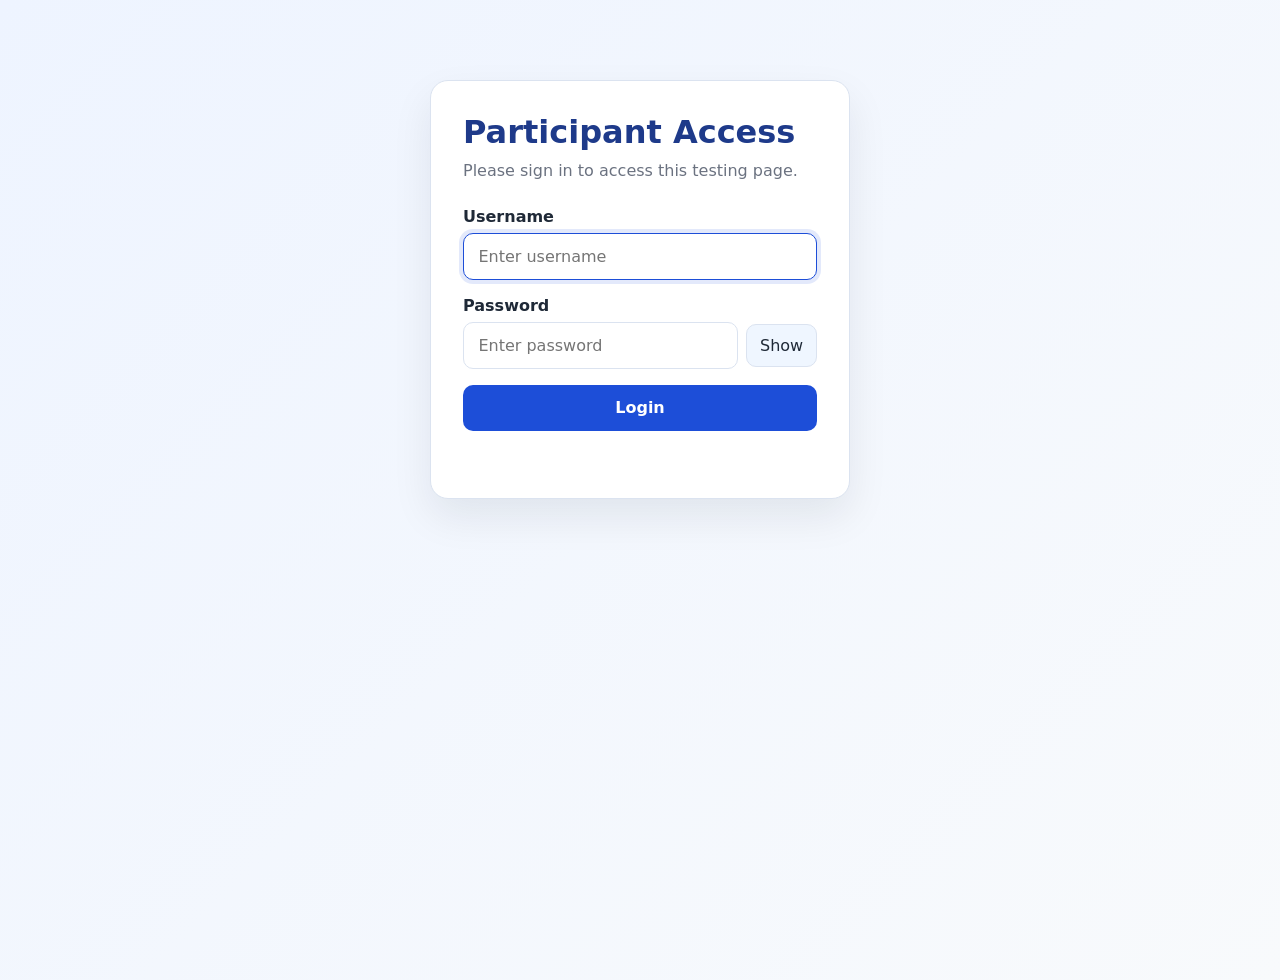
==== index.html @ 2fc824be "Implement login-first messaging app with VCF import, contact picker fallback, and SMS/WhatsApp sendi" ====
<!DOCTYPE html>
<html lang="en">
<head>
  <meta charset="UTF-8" />
  <meta name="viewport" content="width=device-width, initial-scale=1.0" />
  <title>Participant Access</title>
  <link rel="stylesheet" href="style.css" />
</head>
<body data-theme="light">
  <section id="loginScreen" class="auth-shell" aria-live="polite">
    <h1 class="brand">Participant Access</h1>
    <p class="subtitle">Please sign in to access this testing page.</p>

    <form id="loginForm">
      <div class="form-group">
        <label for="username">Username</label>
        <input id="username" name="username" type="text" autocomplete="username" placeholder="Enter username" required />
      </div>

      <div class="form-group">
        <label for="password">Password</label>
        <div class="password-wrap">
          <input
            id="password"
            name="password"
            type="password"
            autocomplete="current-password"
            placeholder="Enter password"
            required
          />
          <button id="togglePassword" type="button" class="toggle-password" aria-label="Show password">
            Show
          </button>
        </div>
      </div>

      <button type="submit" class="primary-btn">Login</button>
      <div id="loginMessage" class="message" aria-live="assertive"></div>
    </form>
  </section>

  <main id="contentPage" class="page hidden" aria-live="polite">
    <header class="app-header">
      <div class="header-title-wrap">
        <h1>Credflex Messaging Panel</h1>
        <div class="welcome-text">Welcome, <span id="userNameLabel">Participant</span></div>
      </div>

      <div class="header-actions">
        <button id="themeToggle" class="theme-toggle" type="button" aria-label="Toggle light and dark theme">
          🌙 Dark
        </button>
        <button id="logoutBtn" class="logout-btn" type="button">Logout</button>
      </div>
    </header>

    <div class="dashboard">
      <section class="panel">
        <h2>Add Contact</h2>

        <form id="contactForm">
          <div class="form-group">
            <label for="contactName">Name</label>
            <input id="contactName" type="text" placeholder="Enter contact name" required />
          </div>

          <div class="form-group">
            <label for="contactMobile">Mobile Number</label>
            <input id="contactMobile" type="tel" placeholder="Enter mobile number" required />
          </div>

          <button type="submit" class="primary-btn">Add User</button>
          <button type="button" id="pickContactBtn" class="secondary-btn pick-contact-btn">Select from contacts</button>
        </form>

        <div class="import-box">
          <label for="contactFile">Import contacts from .vcf file</label>
          <input id="contactFile" type="file" accept=".vcf,.csv" />
          <button type="button" id="importContactsBtn" class="secondary-btn import-btn">Import Contacts</button>
        </div>

        <div class="contacts-box">
          <div class="contacts-header">
            <h3>Saved Contacts</h3>
          </div>
          <ul id="contactList" class="contact-list"></ul>
        </div>
      </section>

      <section class="panel composer-panel">
        <h2>Send Message</h2>

        <div class="form-group">
          <label for="contactSelect">Select Recipient</label>
          <select id="contactSelect">
            <option value="">Choose a contact</option>
          </select>
        </div>

        <div class="form-group">
          <label for="messageText">Message</label>
          <textarea id="messageText" rows="6" placeholder="Type your message here..."></textarea>
        </div>

        <div class="composer-actions">
          <button type="button" id="saveDraftBtn" class="secondary-btn small">Save Draft</button>
          <button type="button" id="copyMessageBtn" class="secondary-btn small">Copy</button>
          <button type="button" id="sendSmsBtn" class="primary-btn small send-btn">Send SMS</button>
          <button type="button" id="sendWhatsAppBtn" class="primary-btn small send-btn">Send WhatsApp</button>
        </div>

        <div class="drafts-box">
          <label for="draftSelect">Saved Messages</label>
          <div class="draft-row">
            <select id="draftSelect">
              <option value="">Select a saved message</option>
            </select>
            <button type="button" id="loadDraftBtn" class="ghost-btn">Use</button>
          </div>
        </div>

        <div id="statusMessage" class="status-message" aria-live="polite"></div>
      </section>
    </div>
  </main>

  <script src="script.js"></script>
</body>
</html>
---- style.css ----
:root {
  --bg: #f4f7fb;
  --card: #ffffff;
  --panel: #f9fafb;
  --primary: #1d4ed8;
  --primary-dark: #1e3a8a;
  --text: #1f2937;
  --muted: #6b7280;
  --border: #dbe3f0;
  --success: #166534;
  --error: #b91c1c;
  --shadow: rgba(15, 23, 42, 0.08);
  --input-bg: #ffffff;
  --button-light: #eff6ff;
}

body[data-theme="dark"] {
  --bg: #0f172a;
  --card: #111827;
  --panel: #1f2937;
  --primary: #60a5fa;
  --primary-dark: #bfdbfe;
  --text: #e5e7eb;
  --muted: #cbd5e1;
  --border: #374151;
  --success: #4ade80;
  --error: #f87171;
  --shadow: rgba(0, 0, 0, 0.4);
  --input-bg: #0b1220;
  --button-light: #1e293b;
}

* {
  box-sizing: border-box;
}

body {
  margin: 0;
  min-height: 100vh;
  background: linear-gradient(135deg, #eef4ff 0%, #f8fafc 100%);
  font-family: system-ui, -apple-system, BlinkMacSystemFont, "Segoe UI", sans-serif;
  color: var(--text);
  transition: background 0.25s ease, color 0.25s ease;
}

body[data-theme="dark"] {
  background: linear-gradient(135deg, #020817 0%, #111827 100%);
}

.auth-shell {
  width: min(92vw, 420px);
  margin: 80px auto;
  background: var(--card);
  border: 1px solid var(--border);
  border-radius: 18px;
  box-shadow: 0 18px 40px var(--shadow);
  padding: 2rem;
}

.page {
  max-width: 1200px;
  margin: 2rem auto;
  padding: 0 1rem 2rem;
}

.hidden {
  display: none !important;
}

.brand {
  margin: 0 0 0.5rem;
  font-size: 2rem;
  color: var(--primary-dark);
}

.subtitle {
  color: var(--muted);
  margin: 0 0 1.5rem;
  line-height: 1.5;
}

.form-group {
  margin-bottom: 1rem;
}

label {
  display: block;
  margin-bottom: 0.45rem;
  font-weight: 600;
}

input,
select,
textarea,
button {
  font: inherit;
}

input,
select,
textarea {
  width: 100%;
  padding: 0.8rem 0.9rem;
  border: 1px solid var(--border);
  border-radius: 10px;
  background: var(--input-bg);
  color: var(--text);
}

input:focus,
select:focus,
textarea:focus {
  outline: none;
  border: 1px solid var(--primary);
  box-shadow: 0 0 0 4px rgba(29, 78, 216, 0.12);
}

.password-wrap {
  display: flex;
  gap: 0.5rem;
  align-items: center;
}

.password-wrap input {
  flex: 1;
}

.toggle-password {
  border: 1px solid var(--border);
  background: var(--button-light);
  color: var(--text);
  padding: 0.7rem 0.8rem;
  border-radius: 10px;
  cursor: pointer;
}

.primary-btn,
.secondary-btn,
.logout-btn,
.theme-toggle,
.ghost-btn {
  border: none;
  border-radius: 10px;
  cursor: pointer;
  font-weight: 700;
}

.primary-btn {
  width: 100%;
  background: var(--primary);
  color: white;
  padding: 0.85rem 1rem;
}

.secondary-btn,
.ghost-btn,
.theme-toggle,
.logout-btn {
  background: var(--button-light);
  color: var(--primary-dark);
  border: 1px solid var(--border);
}

.secondary-btn.small,
.ghost-btn {
  padding: 0.65rem 0.9rem;
}

.send-btn {
  background: var(--primary);
}

.message {
  min-height: 1.2rem;
  margin-top: 1rem;
  font-size: 0.95rem;
  font-weight: 600;
}

.message.error { color: var(--error); }
.message.success { color: var(--success); }

.app-header {
  display: flex;
  justify-content: space-between;
  align-items: center;
  gap: 1rem;
  margin-bottom: 1rem;
}

.header-title-wrap {
  display: flex;
  flex-direction: column;
  gap: 0.35rem;
}

.app-header h1 {
  margin: 0;
}

.welcome-text {
  color: var(--muted);
  font-weight: 600;
}

.header-actions {
  display: flex;
  align-items: center;
  gap: 0.75rem;
}

.dashboard {
  display: grid;
  grid-template-columns: 1fr 1.2fr;
  gap: 1.5rem;
}

.panel {
  background: var(--card);
  border: 1px solid var(--border);
  border-radius: 16px;
  padding: 1.25rem;
  box-shadow: 0 10px 30px var(--shadow);
}

.import-box {
  margin-top: 1rem;
}

.import-box input[type="file"] {
  margin-top: 0.45rem;
  margin-bottom: 0.75rem;
  padding: 0.6rem;
  background: var(--panel);
}

.import-btn {
  width: 100%;
}

.contacts-box,
.drafts-box {
  margin-top: 1.25rem;
}

.contacts-header {
  margin-bottom: 0.75rem;
}

.contact-list {
  list-style: none;
  padding: 0;
  margin: 0;
  display: grid;
  gap: 0.6rem;
}

.contact-item {
  display: flex;
  justify-content: space-between;
  align-items: center;
  gap: 0.75rem;
  background: var(--panel);
  border: 1px solid var(--border);
  border-radius: 10px;
  padding: 0.7rem 0.8rem;
}

.contact-name {
  font-weight: 600;
}

.contact-mobile {
  color: var(--muted);
  font-size: 0.9rem;
}

.composer-actions {
  display: flex;
  gap: 0.75rem;
  flex-wrap: wrap;
  margin-top: 0.5rem;
}

.composer-actions .primary-btn,
.composer-actions .secondary-btn {
  flex: 1;
  min-width: 130px;
}

.draft-row {
  display: flex;
  gap: 0.75rem;
  align-items: center;
}

.draft-row select {
  flex: 1;
}

.status-message {
  min-height: 1.2rem;
  margin-top: 1rem;
  font-weight: 600;
}

.status-message.success {
  color: var(--success);
}

.status-message.error {
  color: var(--error);
}

@media (max-width: 760px) {
  .dashboard {
    grid-template-columns: 1fr;
  }

  .app-header {
    flex-direction: column;
    align-items: flex-start;
  }
}
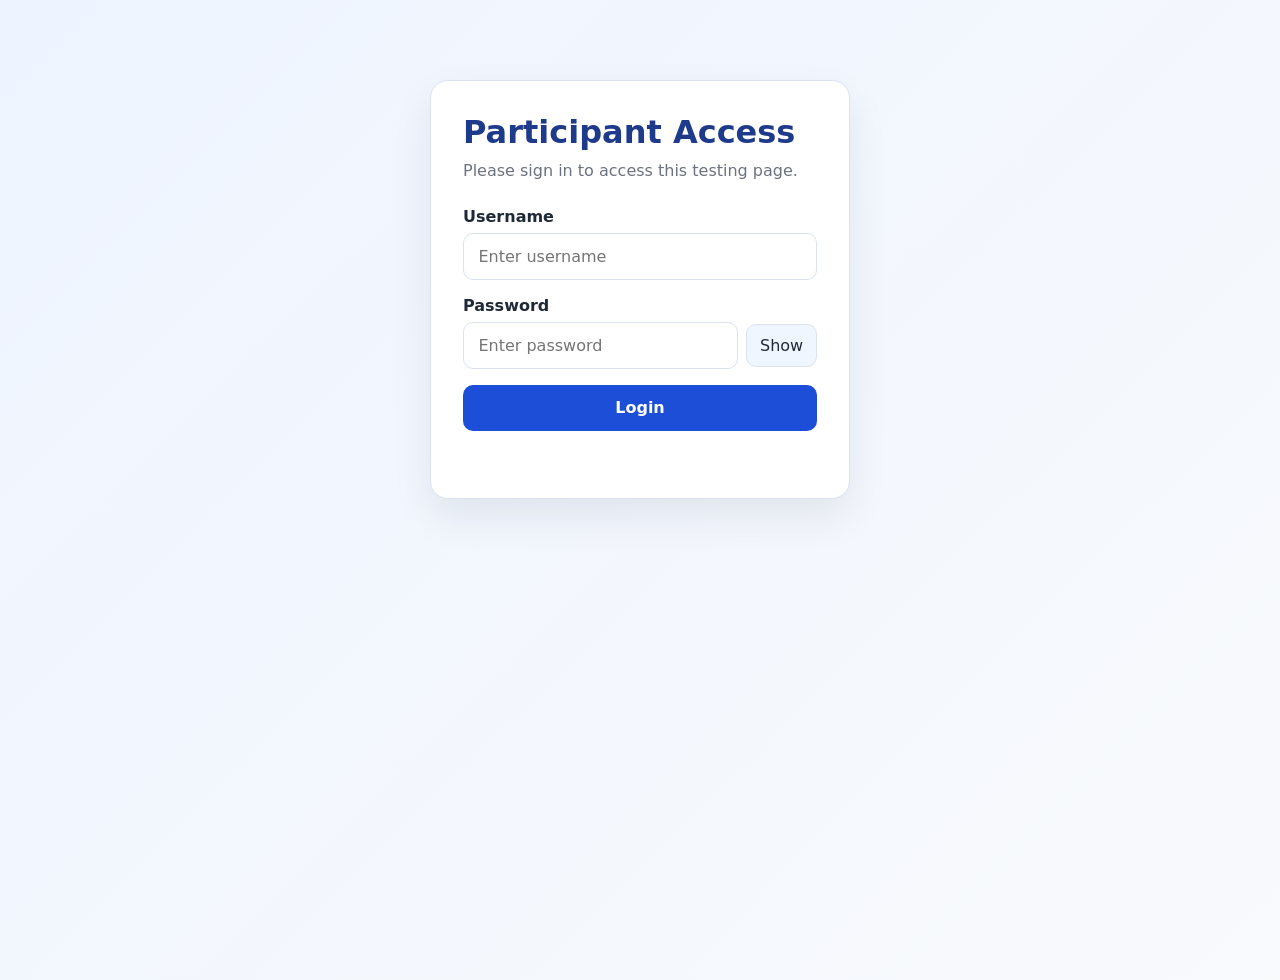
==== commit e46f7ce1: "Add multi-recipient selection support for messaging recipients" ====
--- a/index.html
+++ b/index.html
@@ -70,14 +70,7 @@
           </div>
 
           <button type="submit" class="primary-btn">Add User</button>
-          <button type="button" id="pickContactBtn" class="secondary-btn pick-contact-btn">Select from contacts</button>
         </form>
-
-        <div class="import-box">
-          <label for="contactFile">Import contacts from .vcf file</label>
-          <input id="contactFile" type="file" accept=".vcf,.csv" />
-          <button type="button" id="importContactsBtn" class="secondary-btn import-btn">Import Contacts</button>
-        </div>
 
         <div class="contacts-box">
           <div class="contacts-header">
@@ -91,8 +84,8 @@
         <h2>Send Message</h2>
 
         <div class="form-group">
-          <label for="contactSelect">Select Recipient</label>
-          <select id="contactSelect">
+          <label for="contactSelect">Select Recipient(s)</label>
+          <select id="contactSelect" multiple size="6">
             <option value="">Choose a contact</option>
           </select>
         </div>
--- a/style.css
+++ b/style.css
@@ -211,7 +211,7 @@
 
 .dashboard {
   display: grid;
-  grid-template-columns: 1fr 1.2fr;
+  grid-template-columns: repeat(3, minmax(0, 1fr));
   gap: 1.5rem;
 }
 
@@ -223,7 +223,18 @@
   box-shadow: 0 10px 30px var(--shadow);
 }
 
-.import-box {
+.action-panel {
+  min-height: 100%;
+}
+
+.import-panel {
+  display: flex;
+  flex-direction: column;
+  justify-content: flex-start;
+}
+
+.import-box,
+.device-import-box {
   margin-top: 1rem;
 }
 
@@ -234,45 +245,46 @@
   background: var(--panel);
 }
 
-.import-btn {
+.import-btn,
+.full-width {
   width: 100%;
 }
 
-.contacts-box,
-.drafts-box {
-  margin-top: 1.25rem;
-}
-
-.contacts-header {
+.contact-search-wrap {
   margin-bottom: 0.75rem;
 }
 
-.contact-list {
-  list-style: none;
-  padding: 0;
-  margin: 0;
-  display: grid;
-  gap: 0.6rem;
-}
-
-.contact-item {
-  display: flex;
-  justify-content: space-between;
-  align-items: center;
-  gap: 0.75rem;
+.contact-dropdown-wrap {
+  margin-bottom: 1rem;
+}
+
+#contactSelect {
+  min-height: 220px;
+  width: 100%;
+  background: var(--input-bg);
+  color: var(--text);
+  border-radius: 12px;
+  border: 1px solid var(--border);
+  padding: 0.5rem;
+  overflow-y: auto;
+}
+
+#contactSelect option {
+  padding: 0.7rem 0.8rem;
+  border-radius: 8px;
+  margin: 0.15rem 0;
+}
+
+.selected-contact-info {
+  min-height: 48px;
+  display: flex;
+  align-items: center;
+  border: 1px solid var(--border);
+  border-radius: 10px;
   background: var(--panel);
-  border: 1px solid var(--border);
-  border-radius: 10px;
-  padding: 0.7rem 0.8rem;
-}
-
-.contact-name {
-  font-weight: 600;
-}
-
-.contact-mobile {
+  padding: 0.8rem 0.9rem;
+  font-weight: 600;
   color: var(--muted);
-  font-size: 0.9rem;
 }
 
 .composer-actions {
@@ -288,6 +300,10 @@
   min-width: 130px;
 }
 
+.drafts-box {
+  margin-top: 1.25rem;
+}
+
 .draft-row {
   display: flex;
   gap: 0.75rem;
@@ -312,11 +328,13 @@
   color: var(--error);
 }
 
-@media (max-width: 760px) {
+@media (max-width: 980px) {
   .dashboard {
     grid-template-columns: 1fr;
   }
-
+}
+
+@media (max-width: 760px) {
   .app-header {
     flex-direction: column;
     align-items: flex-start;
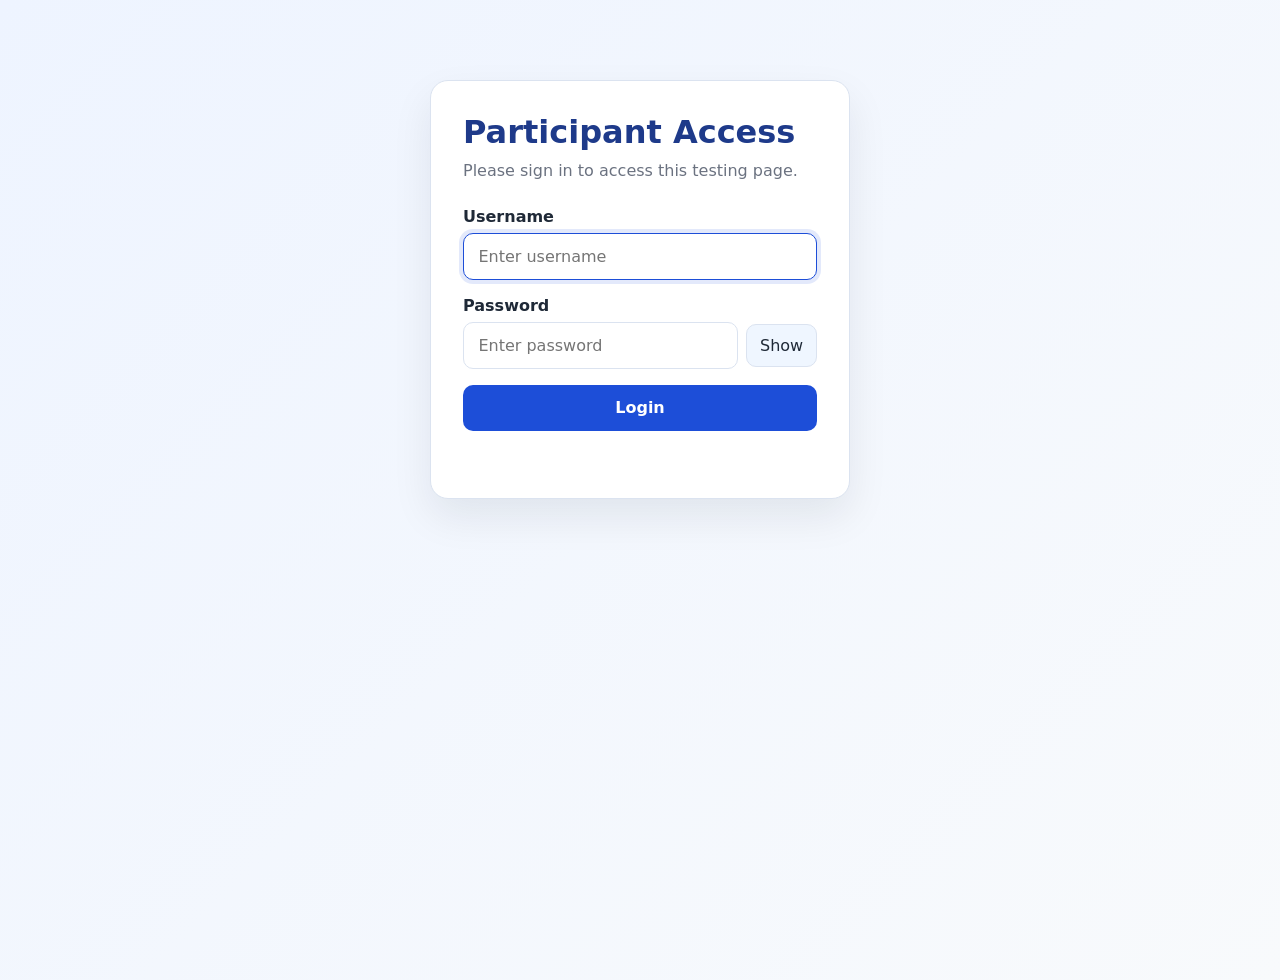
==== commit 1725af9d: "Add a proper search box for saved contacts in the contact panel" ====
--- a/index.html
+++ b/index.html
@@ -76,6 +76,18 @@
           <div class="contacts-header">
             <h3>Saved Contacts</h3>
           </div>
+
+          <div class="search-box">
+            <label for="contactSearch" class="sr-only">Search contacts</label>
+            <input
+              id="contactSearch"
+              type="search"
+              placeholder="Search contacts by name or number"
+              aria-label="Search contacts by name or number"
+            />
+          </div>
+
+          <div id="selectedContactInfo" class="selected-contact-info">No contact selected</div>
           <ul id="contactList" class="contact-list"></ul>
         </div>
       </section>
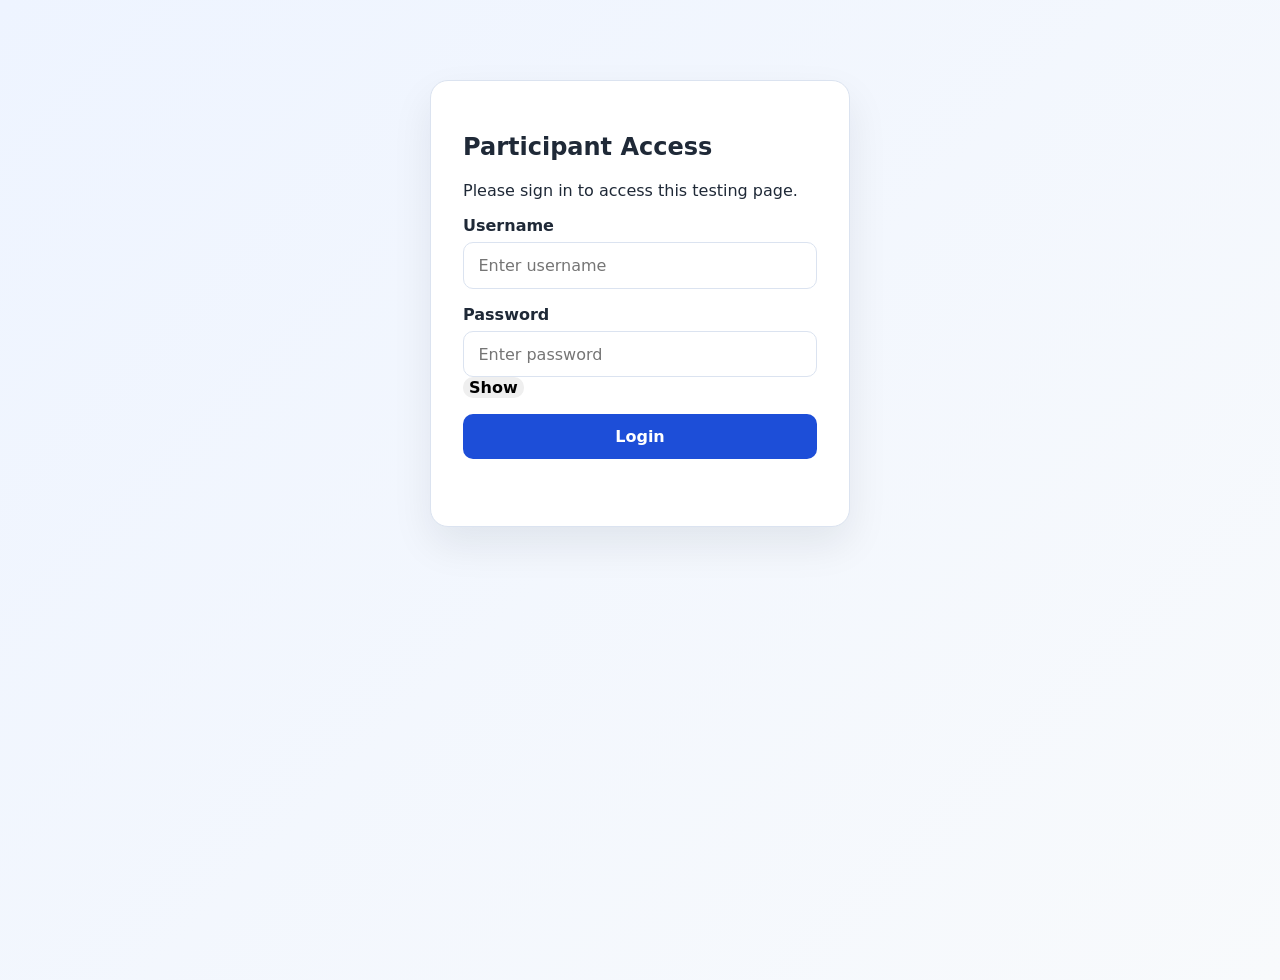
==== commit 479b5b3c: "Split the app into separate pages for manual contact creation, import, and sending messages with sha" ====
--- a/index.html
+++ b/index.html
@@ -6,7 +6,7 @@
   <title>Participant Access</title>
   <link rel="stylesheet" href="style.css" />
 </head>
-<body data-theme="light">
+<body data-theme="light" data-page="login">
   <section id="loginScreen" class="auth-shell" aria-live="polite">
     <h1 class="brand">Participant Access</h1>
     <p class="subtitle">Please sign in to access this testing page.</p>
@@ -20,17 +20,8 @@
       <div class="form-group">
         <label for="password">Password</label>
         <div class="password-wrap">
-          <input
-            id="password"
-            name="password"
-            type="password"
-            autocomplete="current-password"
-            placeholder="Enter password"
-            required
-          />
-          <button id="togglePassword" type="button" class="toggle-password" aria-label="Show password">
-            Show
-          </button>
+          <input id="password" name="password" type="password" autocomplete="current-password" placeholder="Enter password" required />
+          <button id="togglePassword" type="button" class="toggle-password" aria-label="Show password">Show</button>
         </div>
       </div>
 
@@ -39,96 +30,6 @@
     </form>
   </section>
 
-  <main id="contentPage" class="page hidden" aria-live="polite">
-    <header class="app-header">
-      <div class="header-title-wrap">
-        <h1>Credflex Messaging Panel</h1>
-        <div class="welcome-text">Welcome, <span id="userNameLabel">Participant</span></div>
-      </div>
-
-      <div class="header-actions">
-        <button id="themeToggle" class="theme-toggle" type="button" aria-label="Toggle light and dark theme">
-          🌙 Dark
-        </button>
-        <button id="logoutBtn" class="logout-btn" type="button">Logout</button>
-      </div>
-    </header>
-
-    <div class="dashboard">
-      <section class="panel">
-        <h2>Add Contact</h2>
-
-        <form id="contactForm">
-          <div class="form-group">
-            <label for="contactName">Name</label>
-            <input id="contactName" type="text" placeholder="Enter contact name" required />
-          </div>
-
-          <div class="form-group">
-            <label for="contactMobile">Mobile Number</label>
-            <input id="contactMobile" type="tel" placeholder="Enter mobile number" required />
-          </div>
-
-          <button type="submit" class="primary-btn">Add User</button>
-        </form>
-
-        <div class="contacts-box">
-          <div class="contacts-header">
-            <h3>Saved Contacts</h3>
-          </div>
-
-          <div class="search-box">
-            <label for="contactSearch" class="sr-only">Search contacts</label>
-            <input
-              id="contactSearch"
-              type="search"
-              placeholder="Search contacts by name or number"
-              aria-label="Search contacts by name or number"
-            />
-          </div>
-
-          <div id="selectedContactInfo" class="selected-contact-info">No contact selected</div>
-          <ul id="contactList" class="contact-list"></ul>
-        </div>
-      </section>
-
-      <section class="panel composer-panel">
-        <h2>Send Message</h2>
-
-        <div class="form-group">
-          <label for="contactSelect">Select Recipient(s)</label>
-          <select id="contactSelect" multiple size="6">
-            <option value="">Choose a contact</option>
-          </select>
-        </div>
-
-        <div class="form-group">
-          <label for="messageText">Message</label>
-          <textarea id="messageText" rows="6" placeholder="Type your message here..."></textarea>
-        </div>
-
-        <div class="composer-actions">
-          <button type="button" id="saveDraftBtn" class="secondary-btn small">Save Draft</button>
-          <button type="button" id="copyMessageBtn" class="secondary-btn small">Copy</button>
-          <button type="button" id="sendSmsBtn" class="primary-btn small send-btn">Send SMS</button>
-          <button type="button" id="sendWhatsAppBtn" class="primary-btn small send-btn">Send WhatsApp</button>
-        </div>
-
-        <div class="drafts-box">
-          <label for="draftSelect">Saved Messages</label>
-          <div class="draft-row">
-            <select id="draftSelect">
-              <option value="">Select a saved message</option>
-            </select>
-            <button type="button" id="loadDraftBtn" class="ghost-btn">Use</button>
-          </div>
-        </div>
-
-        <div id="statusMessage" class="status-message" aria-live="polite"></div>
-      </section>
-    </div>
-  </main>
-
   <script src="script.js"></script>
 </body>
 </html>
--- a/style.css
+++ b/style.css
@@ -30,9 +30,7 @@
   --button-light: #1e293b;
 }
 
-* {
-  box-sizing: border-box;
-}
+* { box-sizing: border-box; }
 
 body {
   margin: 0;
@@ -63,20 +61,57 @@
   padding: 0 1rem 2rem;
 }
 
-.hidden {
-  display: none !important;
-}
-
-.brand {
-  margin: 0 0 0.5rem;
-  font-size: 2rem;
+.page-split {
+  display: grid;
+  grid-template-columns: 1.1fr 1fr;
+  gap: 1.5rem;
+}
+
+.page-header {
+  max-width: 1200px;
+  margin: 0 auto;
+  padding: 1.25rem 1rem 0;
+  display: flex;
+  justify-content: space-between;
+  align-items: center;
+  gap: 1rem;
+}
+
+.brand-wrap h1 {
+  margin: 0;
   color: var(--primary-dark);
-}
-
-.subtitle {
-  color: var(--muted);
-  margin: 0 0 1.5rem;
-  line-height: 1.5;
+  font-size: clamp(1.5rem, 2vw, 2rem);
+}
+
+.top-nav {
+  display: flex;
+  align-items: center;
+  gap: 0.75rem;
+  flex-wrap: wrap;
+}
+
+.nav-link {
+  text-decoration: none;
+  color: var(--primary-dark);
+  background: var(--button-light);
+  border: 1px solid var(--border);
+  border-radius: 10px;
+  padding: 0.6rem 0.9rem;
+  font-weight: 600;
+}
+
+.nav-link.active {
+  background: var(--primary);
+  color: #fff;
+  border-color: var(--primary);
+}
+
+.page-card {
+  background: var(--card);
+  border: 1px solid var(--border);
+  border-radius: 16px;
+  padding: 1.25rem;
+  box-shadow: 0 10px 30px var(--shadow);
 }
 
 .form-group {
@@ -89,173 +124,121 @@
   font-weight: 600;
 }
 
-input,
-select,
-textarea,
+input, select, textarea, button {
+  font: inherit;
+}
+
+input, select, textarea {
+  width: 100%;
+  padding: 0.8rem 0.9rem;
+  border: 1px solid var(--border);
+  border-radius: 10px;
+  background: var(--input-bg);
+  color: var(--text);
+}
+
+input:focus, select:focus, textarea:focus {
+  outline: none;
+  border-color: var(--primary);
+  box-shadow: 0 0 0 4px rgba(29, 78, 216, 0.12);
+}
+
 button {
-  font: inherit;
-}
-
-input,
-select,
-textarea {
-  width: 100%;
-  padding: 0.8rem 0.9rem;
-  border: 1px solid var(--border);
-  border-radius: 10px;
-  background: var(--input-bg);
-  color: var(--text);
-}
-
-input:focus,
-select:focus,
-textarea:focus {
-  outline: none;
-  border: 1px solid var(--primary);
-  box-shadow: 0 0 0 4px rgba(29, 78, 216, 0.12);
-}
-
-.password-wrap {
-  display: flex;
-  gap: 0.5rem;
-  align-items: center;
-}
-
-.password-wrap input {
-  flex: 1;
-}
-
-.toggle-password {
-  border: 1px solid var(--border);
-  background: var(--button-light);
-  color: var(--text);
-  padding: 0.7rem 0.8rem;
+  border: none;
   border-radius: 10px;
   cursor: pointer;
+  font-weight: 700;
 }
 
 .primary-btn,
 .secondary-btn,
 .logout-btn,
-.theme-toggle,
-.ghost-btn {
-  border: none;
-  border-radius: 10px;
-  cursor: pointer;
-  font-weight: 700;
+.theme-toggle {
+  padding: 0.8rem 1rem;
 }
 
 .primary-btn {
   width: 100%;
   background: var(--primary);
   color: white;
-  padding: 0.85rem 1rem;
 }
 
 .secondary-btn,
-.ghost-btn,
-.theme-toggle,
-.logout-btn {
+.logout-btn,
+.theme-toggle {
   background: var(--button-light);
   color: var(--primary-dark);
   border: 1px solid var(--border);
 }
 
-.secondary-btn.small,
-.ghost-btn {
-  padding: 0.65rem 0.9rem;
+.full-width {
+  width: 100%;
 }
 
 .send-btn {
-  background: var(--primary);
-}
-
-.message {
+  flex: 1;
+  min-width: 120px;
+}
+
+.message,
+.status-message {
   min-height: 1.2rem;
   margin-top: 1rem;
   font-size: 0.95rem;
   font-weight: 600;
 }
 
-.message.error { color: var(--error); }
-.message.success { color: var(--success); }
-
-.app-header {
-  display: flex;
-  justify-content: space-between;
-  align-items: center;
-  gap: 1rem;
+.message.error,
+.status-message.error { color: var(--error); }
+.message.success,
+.status-message.success { color: var(--success); }
+
+.contact-list {
+  list-style: none;
+  padding: 0;
+  margin: 0;
+  display: flex;
+  flex-direction: column;
+  gap: 0.6rem;
+}
+
+.contact-item,
+.empty-state {
+  background: var(--panel);
+  border: 1px solid var(--border);
+  border-radius: 10px;
+  padding: 0.8rem 0.9rem;
+  color: var(--text);
+}
+
+.selected-contact-info {
+  min-height: 52px;
+  display: flex;
+  align-items: center;
+  border: 1px solid var(--border);
+  border-radius: 10px;
+  background: var(--panel);
+  padding: 0.8rem 0.9rem;
+  font-weight: 600;
+  color: var(--muted);
   margin-bottom: 1rem;
 }
 
-.header-title-wrap {
-  display: flex;
-  flex-direction: column;
-  gap: 0.35rem;
-}
-
-.app-header h1 {
-  margin: 0;
-}
-
-.welcome-text {
-  color: var(--muted);
-  font-weight: 600;
-}
-
-.header-actions {
-  display: flex;
-  align-items: center;
+.composer-actions {
+  display: flex;
   gap: 0.75rem;
-}
-
-.dashboard {
-  display: grid;
-  grid-template-columns: repeat(3, minmax(0, 1fr));
-  gap: 1.5rem;
-}
-
-.panel {
-  background: var(--card);
-  border: 1px solid var(--border);
-  border-radius: 16px;
-  padding: 1.25rem;
-  box-shadow: 0 10px 30px var(--shadow);
-}
-
-.action-panel {
-  min-height: 100%;
-}
-
-.import-panel {
-  display: flex;
-  flex-direction: column;
-  justify-content: flex-start;
-}
-
-.import-box,
-.device-import-box {
-  margin-top: 1rem;
-}
-
-.import-box input[type="file"] {
-  margin-top: 0.45rem;
-  margin-bottom: 0.75rem;
-  padding: 0.6rem;
-  background: var(--panel);
-}
-
-.import-btn,
-.full-width {
-  width: 100%;
-}
-
-.contact-search-wrap {
-  margin-bottom: 0.75rem;
-}
-
-.contact-dropdown-wrap {
-  margin-bottom: 1rem;
+  flex-wrap: wrap;
+  margin-top: 0.5rem;
+}
+
+.draft-row {
+  display: flex;
+  gap: 0.75rem;
+  align-items: center;
+}
+
+.draft-row select {
+  flex: 1;
 }
 
 #contactSelect {
@@ -275,68 +258,22 @@
   margin: 0.15rem 0;
 }
 
-.selected-contact-info {
-  min-height: 48px;
-  display: flex;
-  align-items: center;
-  border: 1px solid var(--border);
-  border-radius: 10px;
-  background: var(--panel);
-  padding: 0.8rem 0.9rem;
-  font-weight: 600;
-  color: var(--muted);
-}
-
-.composer-actions {
-  display: flex;
-  gap: 0.75rem;
-  flex-wrap: wrap;
-  margin-top: 0.5rem;
-}
-
-.composer-actions .primary-btn,
-.composer-actions .secondary-btn {
-  flex: 1;
-  min-width: 130px;
-}
-
-.drafts-box {
-  margin-top: 1.25rem;
-}
-
-.draft-row {
-  display: flex;
-  gap: 0.75rem;
-  align-items: center;
-}
-
-.draft-row select {
-  flex: 1;
-}
-
-.status-message {
-  min-height: 1.2rem;
-  margin-top: 1rem;
-  font-weight: 600;
-}
-
-.status-message.success {
-  color: var(--success);
-}
-
-.status-message.error {
-  color: var(--error);
-}
-
 @media (max-width: 980px) {
-  .dashboard {
+  .page-split {
     grid-template-columns: 1fr;
   }
-}
-
-@media (max-width: 760px) {
-  .app-header {
+
+  .page-header {
     flex-direction: column;
     align-items: flex-start;
   }
 }
+
+@media (max-width: 760px) {
+  .draft-row,
+  .composer-actions,
+  .top-nav {
+    flex-direction: column;
+    align-items: stretch;
+  }
+}
